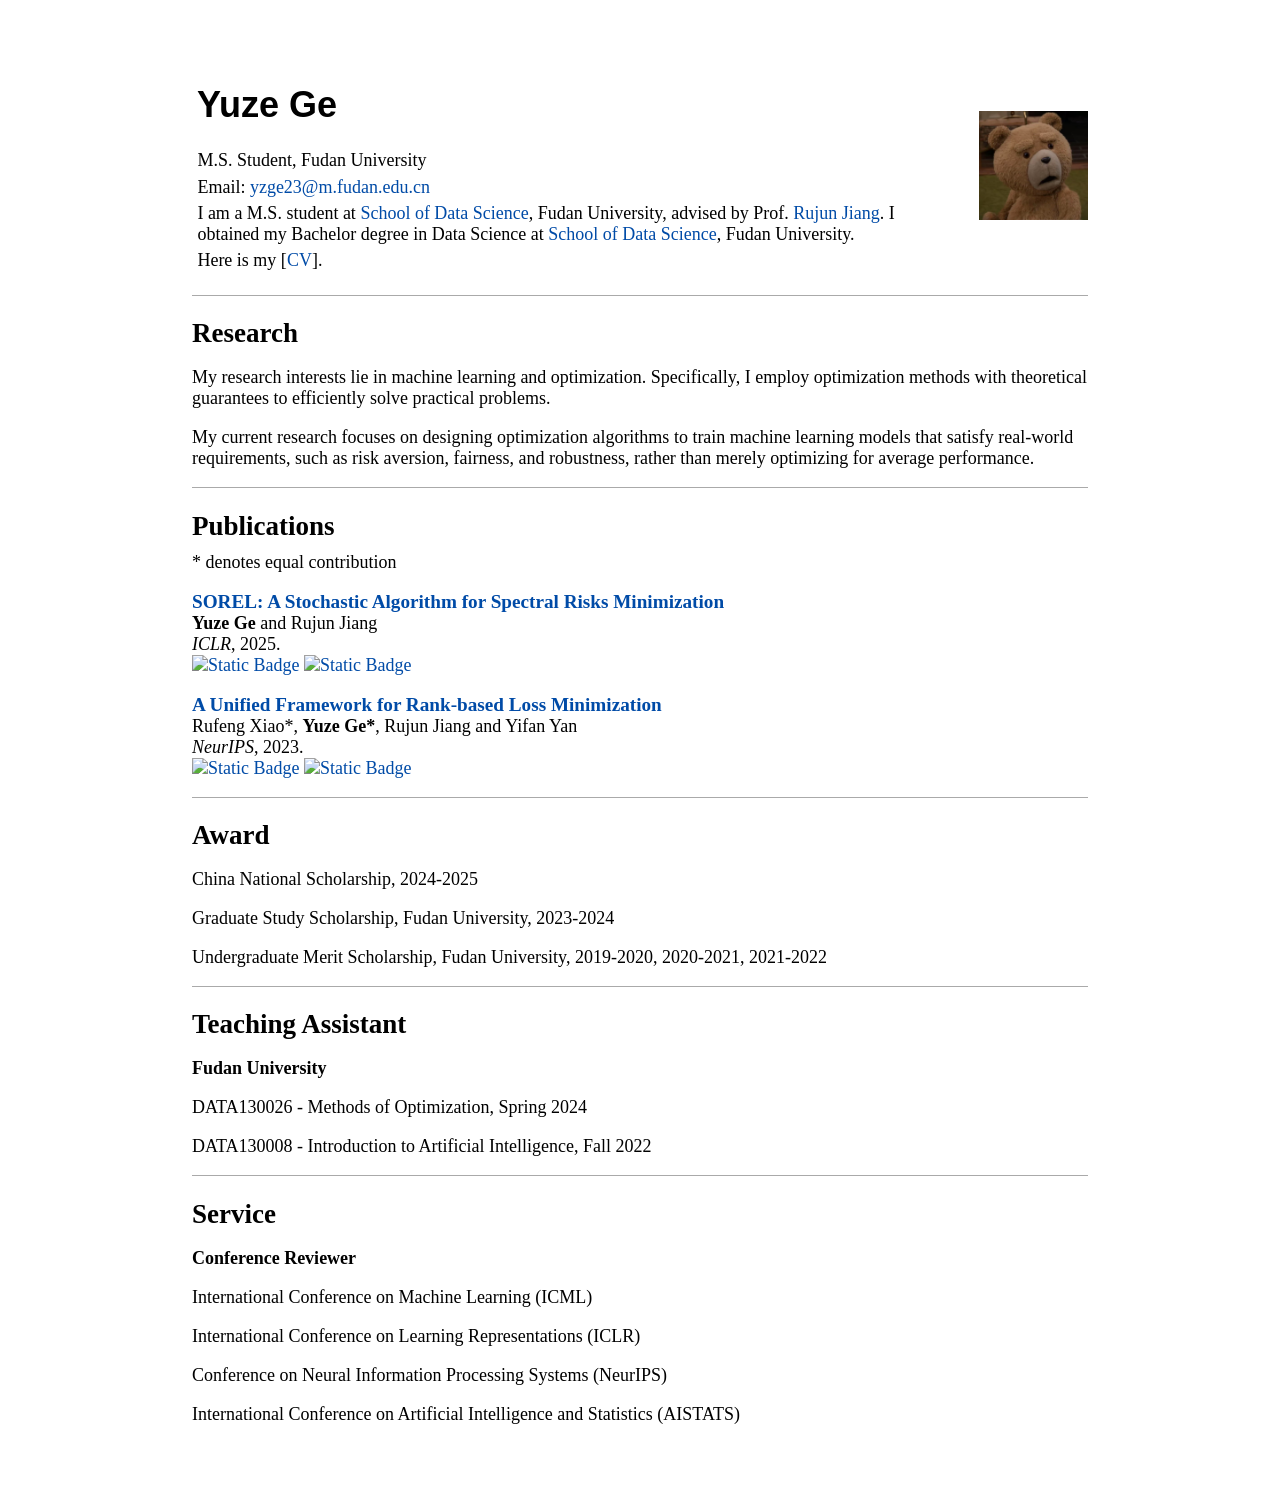
==== index.html @ d70e6798 "Update index.html" ====
<!DOCTYPE html>
<html lang="en">


<head>
    <meta charset="UTF-8">
    <meta name="viewport" content="width=device-width, initial-scale=1.0">
    <title>Yuze Ge</title>
    <link rel="stylesheet" type="text/css" href="./style.css">
</head>
<body>
    <header>
        <!-- <div class="profile-header"> -->
    <div class="intro">
        <div class="text">
            <h1>
            <div class="name">Yuze Ge </div>
            </h1>
            <div class="affiliation">M.S. Student, Fudan University</div>
            <div class="email">Email: <a href="mailto:yzge23@m.fudan.edu.cn">yzge23@m.fudan.edu.cn</a></div>
            <!-- <p class="position">M.S. Student, Fudan University</p>
            <p class="email">Email: <a href="mailto:yzge23@m.fudan.edu.cn">yzge23@m.fudan.edu.cn</a></p> -->
            <!-- <div class="social-links">
                <a href="https://github.com/KeZhang" target="_blank">Github</a>
                <a href="https://linkedin.com/in/KeZhang" target="_blank">LinkedIn</a>
                <a href="https://scholar.google.com/citations?user=KeZhang" target="_blank">Google Scholar</a>
            </div> -->
            <div>I am a M.S. student at <a href="https://sds.fudan.edu.cn/" target="_blank">School of Data Science</a>, Fudan University, advised by Prof. 
                <a href="https://rjjiang.github.io/" target="_blank">Rujun Jiang</a>. 
                I obtained my Bachelor degree in Data Science at <a href="https://sds.fudan.edu.cn/" target="_blank">School of Data Science</a>, Fudan University.</div>
            <div>Here is my [<a href="cv_Yuze_Ge.pdf">CV</a>].</div>
        </div>
        <div class="pic"><img src="profile.jpg" alt="profile"></div>
    </div>
    </header>

    <hr>

    <section class="research">
        <h2>Research</h2>
        <p>My research interests lie in machine learning and optimization. 
            Specifically, I employ optimization methods with theoretical guarantees to efficiently solve practical problems. </p>
        <p>
            My current research focuses on designing optimization algorithms to train machine learning models that satisfy real-world requirements, 
            such as risk aversion, fairness, and robustness, rather than merely optimizing for average performance.</p>
    </section>

    <hr>

    <section class="publications">
        <h2>Publications</h2> * denotes equal contribution
        <ul class="pub">
                <!-- <li><p><a href="http://arxiv.org/abs/2301.04882"><b>SOREL: A Stochastic Algorithm for Spectral Risks Minimization</b></a>
                    <br />  <b>Yuze Ge</b>, Rujun Jiang</font>
                    <br /> ICLR, 2025
            </li> -->
            <li>
                <p>
                    <a class="title" href="https://openreview.net/forum?id=pdF86dyoS6"><strong>SOREL: A Stochastic Algorithm for Spectral Risks Minimization</strong></a>
            <br>
            <span class="author"><strong>Yuze Ge</strong> and Rujun Jiang</span>
            <br>
            <span class="publisher"><em>ICLR</em>, 2025.</span>
            <br>
            <span class="link"><a href="https://openreview.net/forum?id=pdF86dyoS6"><img alt="Static Badge" src="https://img.shields.io/badge/OpenReview-white?style=flat"></a> <a href="https://www.arxiv.org/pdf/2407.14618"><img alt="Static Badge" src="https://img.shields.io/badge/ARXIV-white?style=flat"></a></span>
                </p>
            </li>
            <li>
                <p>
                    <a class="title" href="https://proceedings.neurips.cc/paper_files/paper/2023/file/a10946e1f46e1ffc0daf37cb2abfdcad-Paper-Conference.pdf"><strong>A Unified Framework for Rank-based Loss Minimization</strong></a>
            <br>
            <span class="author">Rufeng Xiao*, <strong>Yuze Ge*</strong>, Rujun Jiang and Yifan Yan</span>
            <br>
            <span class="publisher"><em>NeurIPS</em>, 2023.</span>
            <br>
            <span class="link"><a href="https://openreview.net/forum?id=Z16jo3d6OD"><img alt="Static Badge" src="https://img.shields.io/badge/OpenReview-white?style=flat"></a> <a href="https://arxiv.org/pdf/2310.17237"><img alt="Static Badge" src="https://img.shields.io/badge/ARXIV-white?style=flat">
            </a></span>
                </p>
            </li>
        </ul>
    </section>

    <hr>

    <section class="award">
        <h2>Award</h2>
        <ul class="award">
            <li>
                <p>China National Scholarship, 2024-2025</p>
            </li>
            <li>
                <p>Graduate Study Scholarship, Fudan University, 2023-2024</p>
            </li>
            <li>
                <p>Undergraduate Merit Scholarship, Fudan University, 2019-2020, 2020-2021, 2021-2022</p>
            </li>
        </ul>
    </section>

    <hr>

    <section class="Teaching">
        <h2>Teaching Assistant</h2>
        <p><strong>Fudan University</strong></p>
        <ul class="teaching">
            <li>
                <p>DATA130026 - Methods of Optimization, Spring 2024 </p>
            </li>
            <li>
                <p>DATA130008 - Introduction to Artificial Intelligence, Fall 2022</p>
            </li>
        </ul>
    </section>

    <hr>

    <section class="service">
        <h2>Service</h2>
        <p><strong>Conference Reviewer</strong></p>
        <ul class="service">
            <li>
                <p>International Conference on Machine Learning (ICML)</p>
            </li>
            <li>
                <p>International Conference on Learning Representations (ICLR)</p>
            </li>
            <li>
                <p>Conference on Neural Information Processing Systems (NeurIPS)</p>
            </li>
            <li>
                <p>International Conference on Artificial Intelligence and Statistics (AISTATS)</p>
            </li>
        </ul>
    </section>
</body>
</html>
---- style.css ----
/* * {
  margin: 0;
  padding: 0;
  box-sizing: border-box;
} */

/* body {
  font-family: Arial, sans-serif;
  line-height: 1.6;
  background-color: #f4f4f4;
  color: #333;
}  */

h1 {
  font-size: 2em;
  font-family: "Helvetica", "Arial", "Sans-Serif";
  margin-left: 5px;
}

body {
  margin: 60px auto;
  width: 70%;
  max-width: 1000px;
  font-family: "Times New Roman", Times, serif;
  font-size: 18px;
  background-color: #ffffff;
}

/* body {
  margin: 60px auto;
  width: 40%;
  max-width: 1000px;
  font-family: "Times New Roman", Times, serif;
  font-size: 18px;
  background-color: #eee;
}  */


/* header {
  background-color: #333;
  color: white;
  padding: 20px;
  text-align: center;
} */

/* .intro .name {
  font-size: 5em;
  font-weight: bold;
} */

.pic {
  max-width: 30%;
  max-height: 200px;
  margin: 0 0 0 5%;
}

.pic img {
  width: auto;
  height: auto;
  max-height: inherit;
  max-width: 100%;
}


.intro .text div:not(.name) {
  margin: 0.3em 0 0.3em 0.3em;
}

.intro {
  display: flex;
  flex-direction: row;
  align-items: center;
  justify-content: space-between;
}

hr {
  border-width: 1.5px 0 0 0;
  border-color: #aaa;
  border-style: solid;
  margin-top: 1em;
}

ul.pub {
  list-style: none;
  padding-left: 0;
}
ul.award{
  list-style: none;
  padding-left: 0;
}
ul.teaching{
  list-style: none;
  padding-left: 0;
}
ul.service {
  list-style: none;
  padding-left: 0;
}
/* ul.pub li {
  border: 1px solid #aaa;
  border-radius: 15px;
  margin: 10px 0 10px 0;
  display: flex;
  position: relative;
  align-items: center;
  height: 200px;
  width: 100%;
} */
ul.pub li a.title {
  font-size: 1.2rem;
}

a {
  text-decoration: none;
  color: rgb(0, 75, 167);
}
a:hover {
  text-decoration: underline;
}


.profile-header img {
  width: 150px;
  border-radius: 50%;
}

.profile-header h1 {
  margin-top: 10px;
  font-size: 2em;
}

.profile-header p {
  margin-top: 10px;
}

.social-links a {
  margin: 10px;
  color: white;
  text-decoration: none;
}

.social-links a:hover {
  text-decoration: underline;
}

/* section {
  margin: 20px;
  padding: 20px;
  background-color: white;
  border-radius: 8px;
  box-shadow: 0 4px 8px rgba(0, 0, 0, 0.1);
} */

h2 {
  margin-bottom: 10px;
}

ul {
  list-style-type: none;
}

ul li {
  margin-bottom: 15px;
}
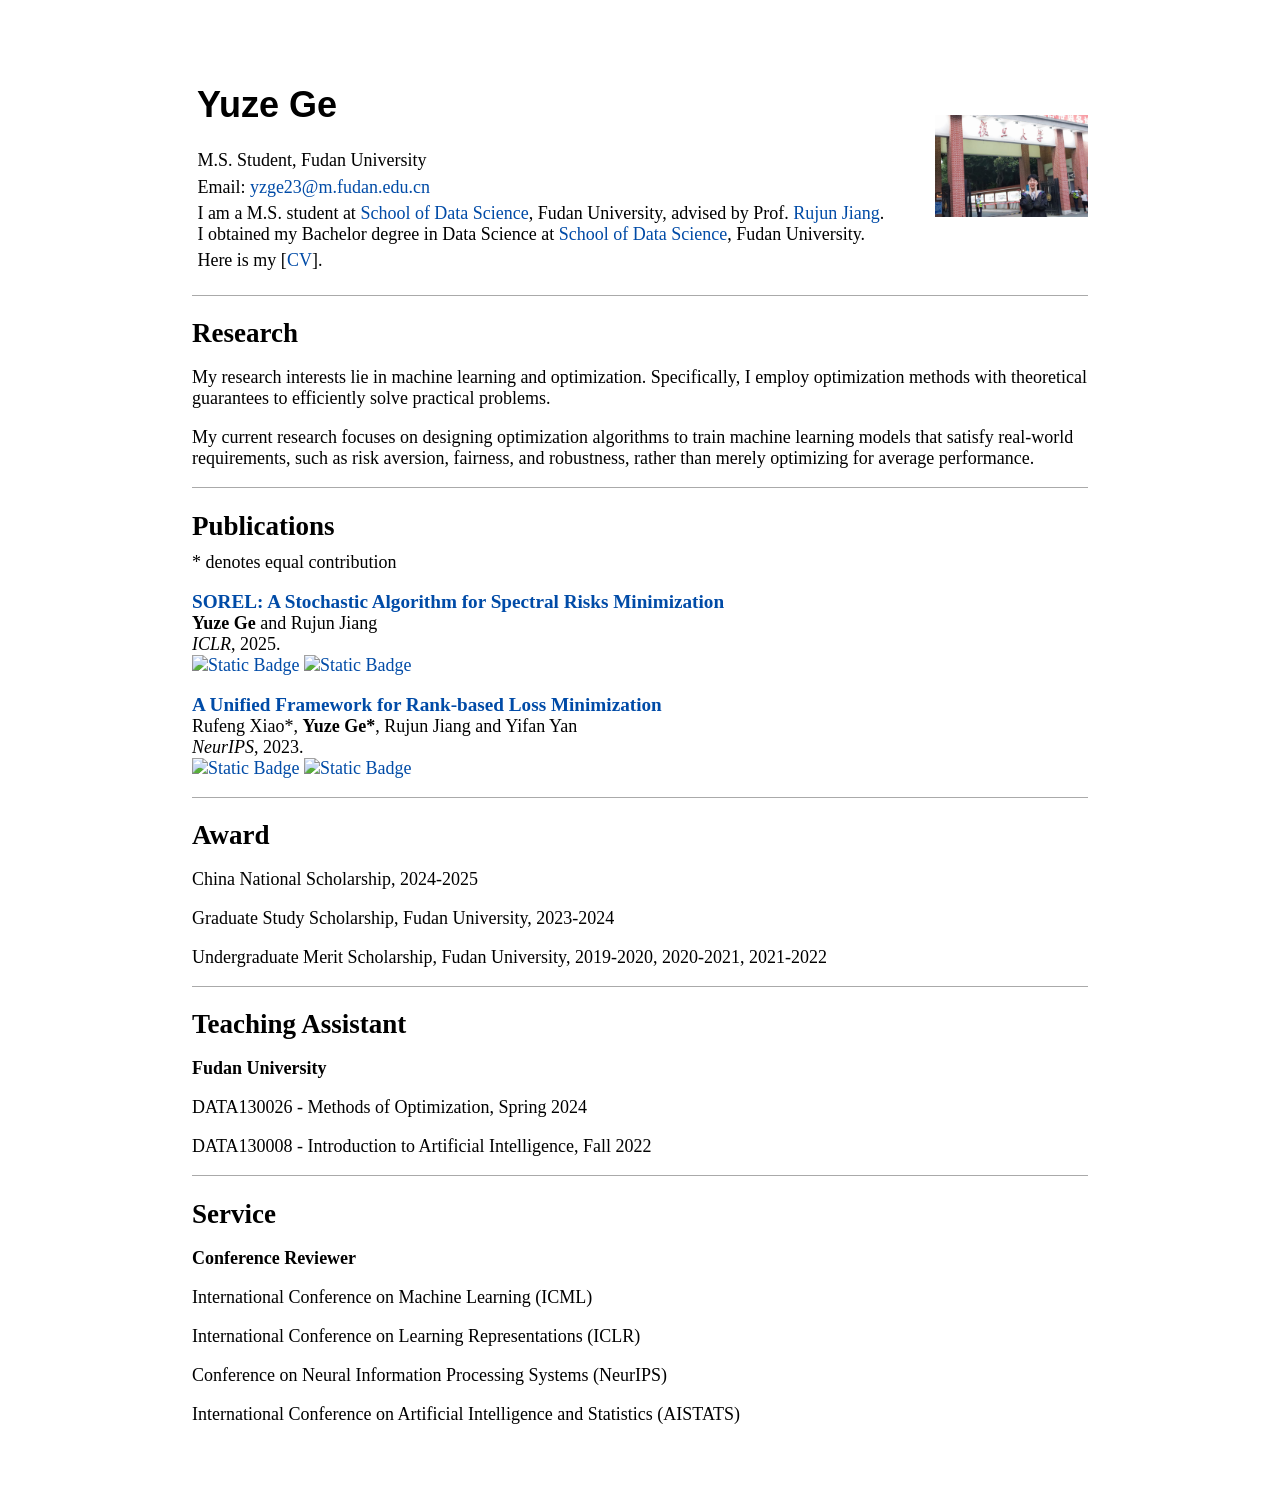
==== commit 2a882baa: "Update index.html" ====
--- a/index.html
+++ b/index.html
@@ -28,9 +28,9 @@
             <div>I am a M.S. student at <a href="https://sds.fudan.edu.cn/" target="_blank">School of Data Science</a>, Fudan University, advised by Prof. 
                 <a href="https://rjjiang.github.io/" target="_blank">Rujun Jiang</a>. 
                 I obtained my Bachelor degree in Data Science at <a href="https://sds.fudan.edu.cn/" target="_blank">School of Data Science</a>, Fudan University.</div>
-            <div>Here is my [<a href="cv_Yuze_Ge.pdf">CV</a>].</div>
+            <div>Here is my [<a href="cv-yzge.pdf">CV</a>].</div>
         </div>
-        <div class="pic"><img src="profile.jpg" alt="profile"></div>
+        <div class="pic"><img src="profile_me.jpg" alt="profile"></div>
     </div>
     </header>
 
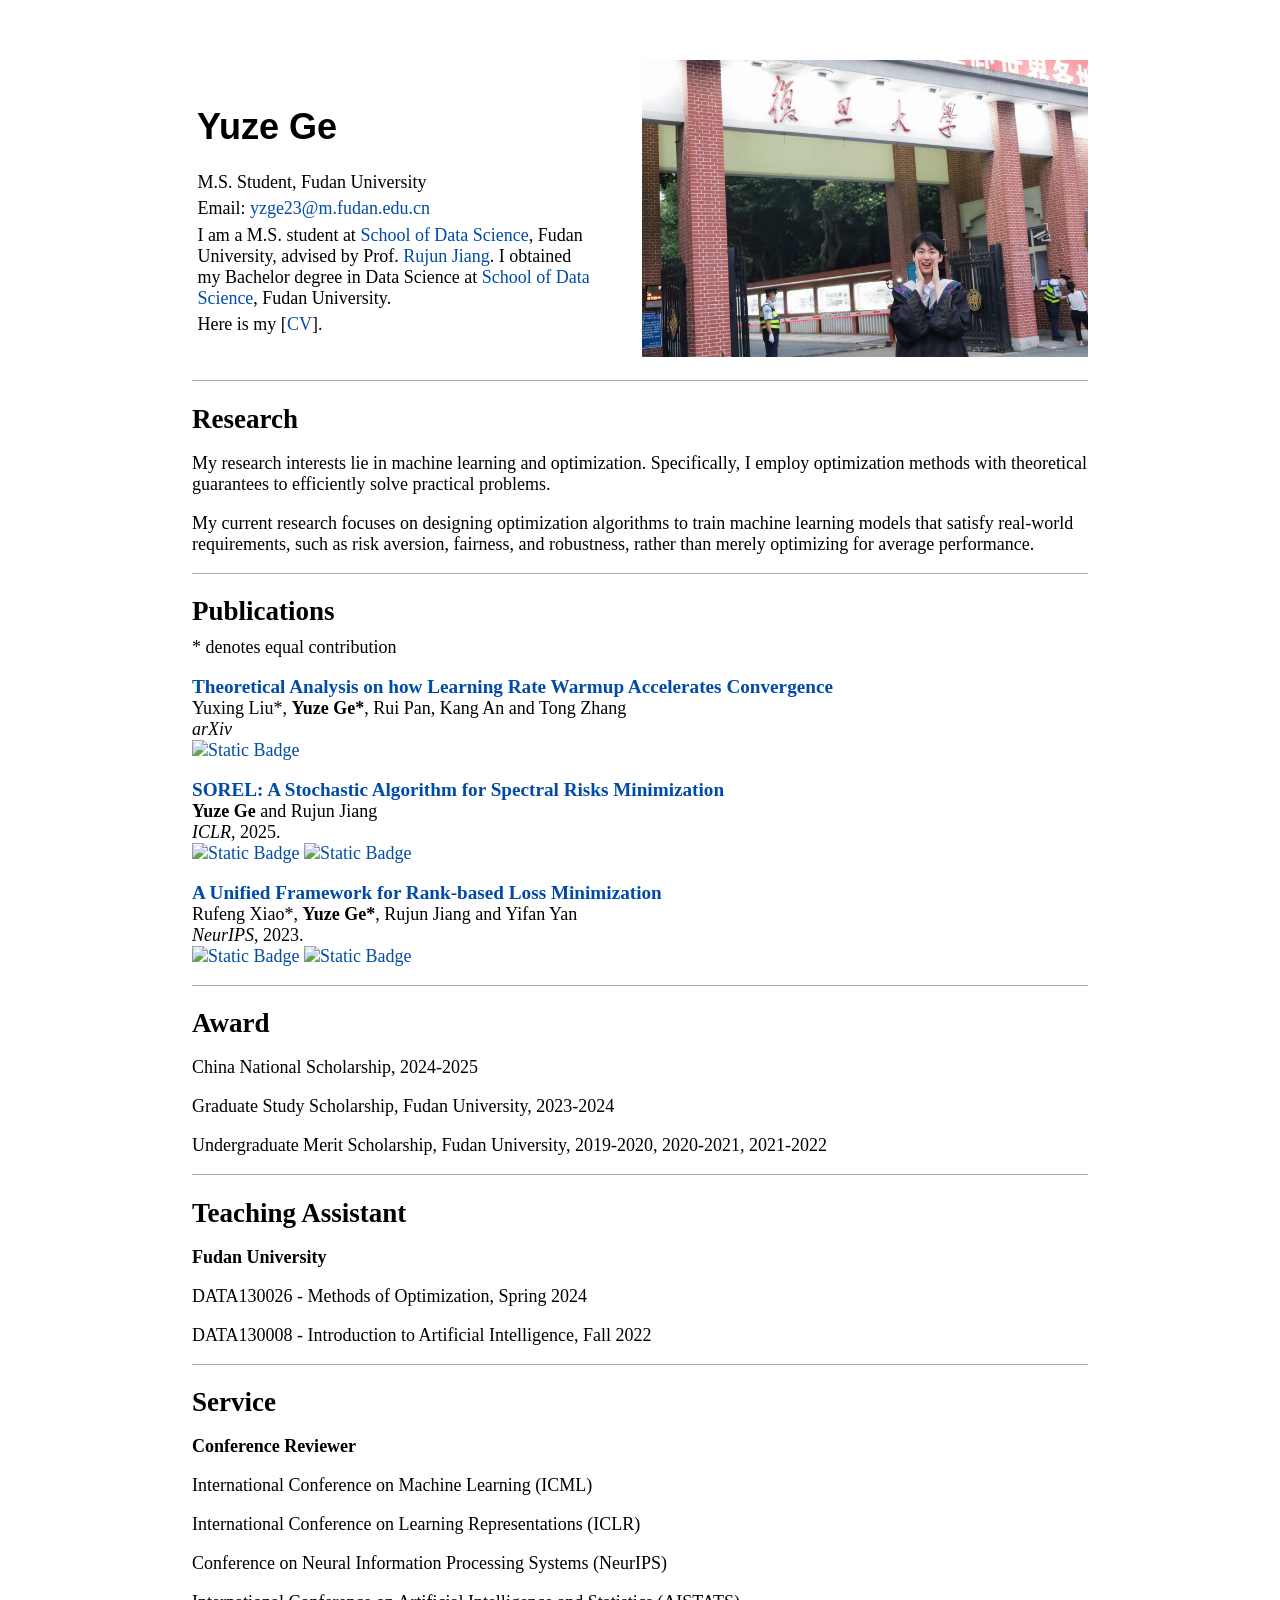
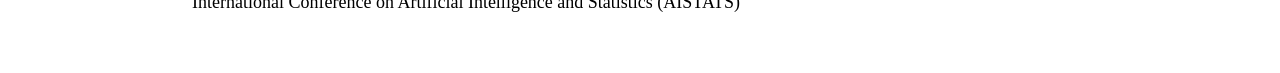
==== commit c2de621f: "recent work upload" ====
--- a/index.html
+++ b/index.html
@@ -54,6 +54,17 @@
                     <br />  <b>Yuze Ge</b>, Rujun Jiang</font>
                     <br /> ICLR, 2025
             </li> -->
+            <li>
+                <p>
+                    <a class="title" href="https://arxiv.org/pdf/2509.07972"><strong>Theoretical Analysis on how Learning Rate Warmup Accelerates Convergence</strong></a>
+            <br>
+            <span class="author">Yuxing Liu*, <strong>Yuze Ge*</strong>, Rui Pan, Kang An and Tong Zhang</span>
+            <br>
+            <span class="publisher"><em>arXiv</em></span>
+            <br>
+            <span class="link"><a href="https://arxiv.org/pdf/2509.07972"><img alt="Static Badge" src="https://img.shields.io/badge/ARXIV-white?style=flat"></a></span>
+                </p>
+            </li>
             <li>
                 <p>
                     <a class="title" href="https://openreview.net/forum?id=pdF86dyoS6"><strong>SOREL: A Stochastic Algorithm for Spectral Risks Minimization</strong></a>
@@ -134,3 +145,4 @@
     </section>
 </body>
 </html>
+
--- a/style.css
+++ b/style.css
@@ -49,8 +49,8 @@
 } */
 
 .pic {
-  max-width: 30%;
-  max-height: 200px;
+  max-width: 100%;
+  max-height: 1000px;
   margin: 0 0 0 5%;
 }
 
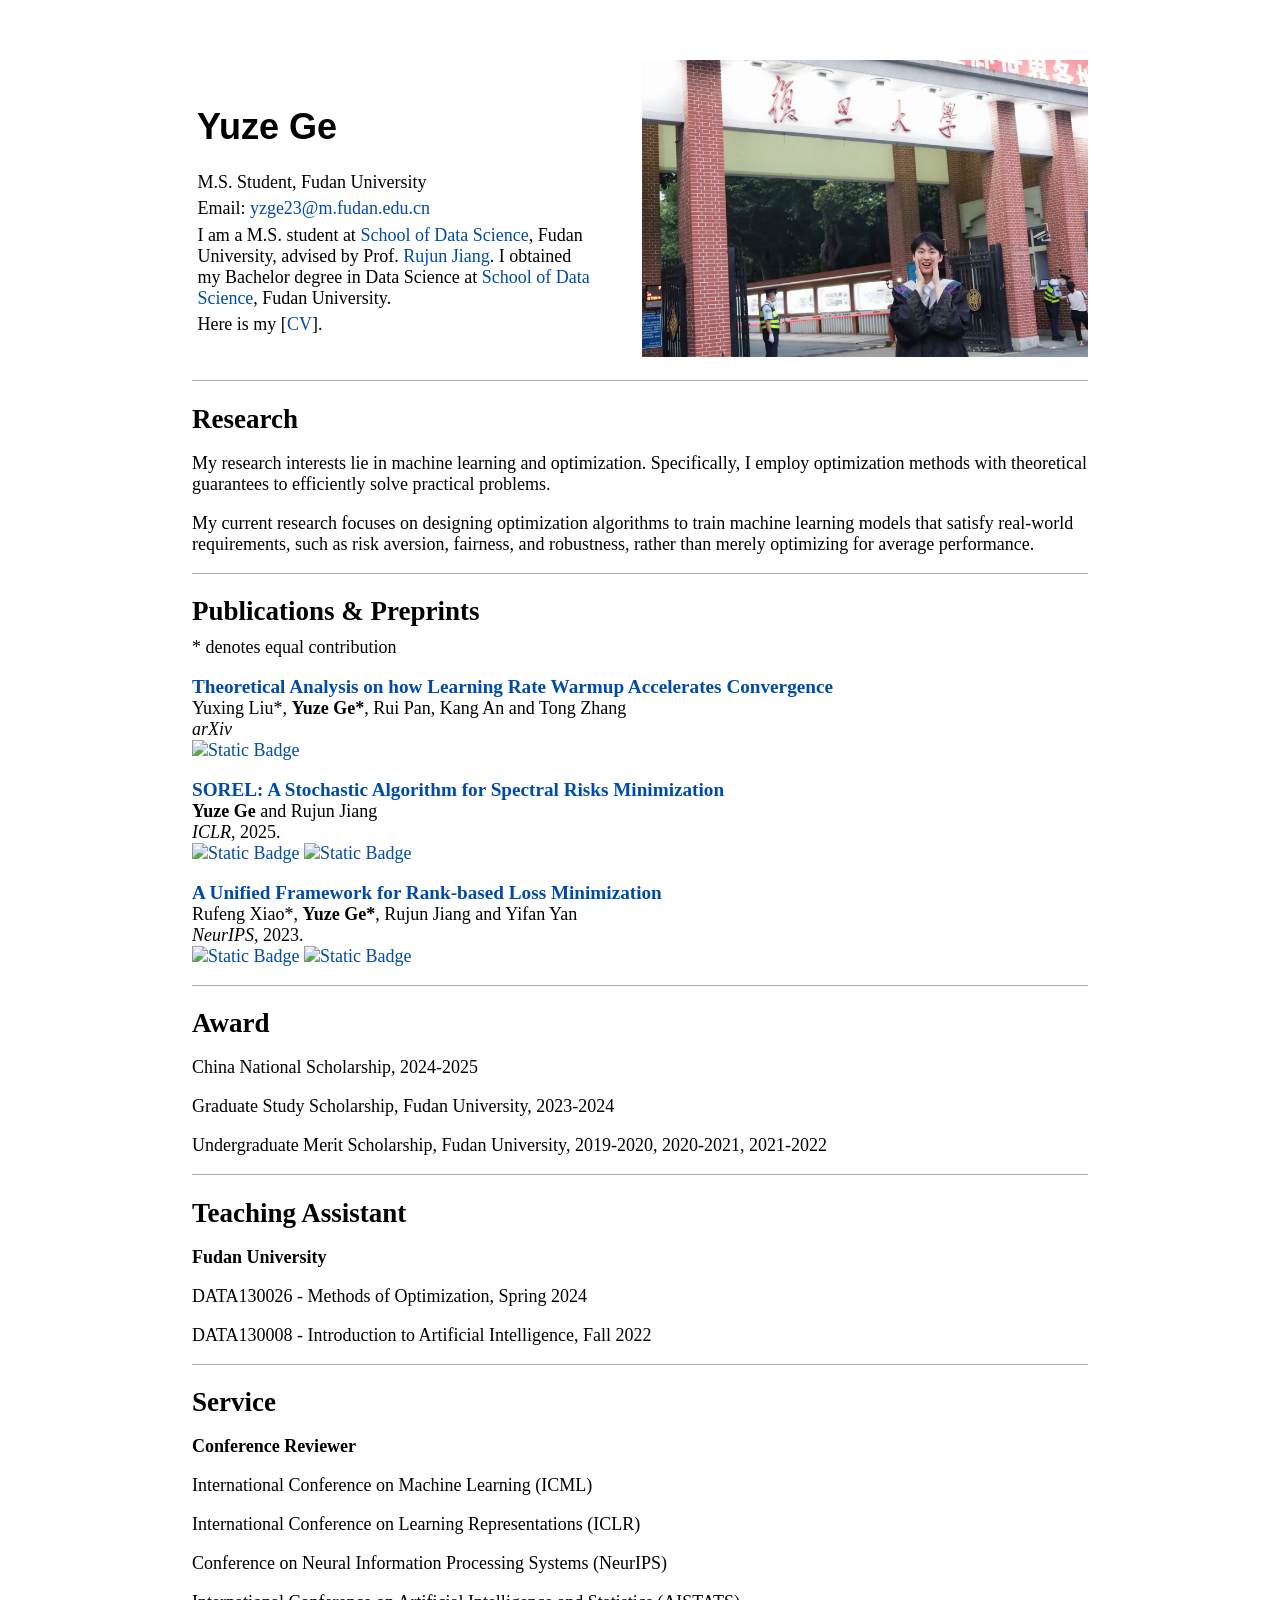
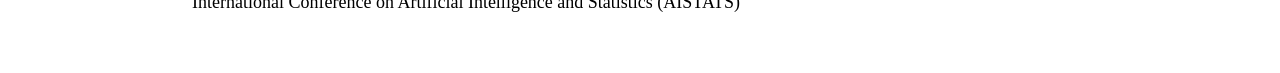
==== commit 28c3dc6e: "recent work upload" ====
--- a/index.html
+++ b/index.html
@@ -48,7 +48,7 @@
     <hr>
 
     <section class="publications">
-        <h2>Publications</h2> * denotes equal contribution
+        <h2>Publications & Preprints</h2> * denotes equal contribution
         <ul class="pub">
                 <!-- <li><p><a href="http://arxiv.org/abs/2301.04882"><b>SOREL: A Stochastic Algorithm for Spectral Risks Minimization</b></a>
                     <br />  <b>Yuze Ge</b>, Rujun Jiang</font>
@@ -146,3 +146,4 @@
 </body>
 </html>
 
+
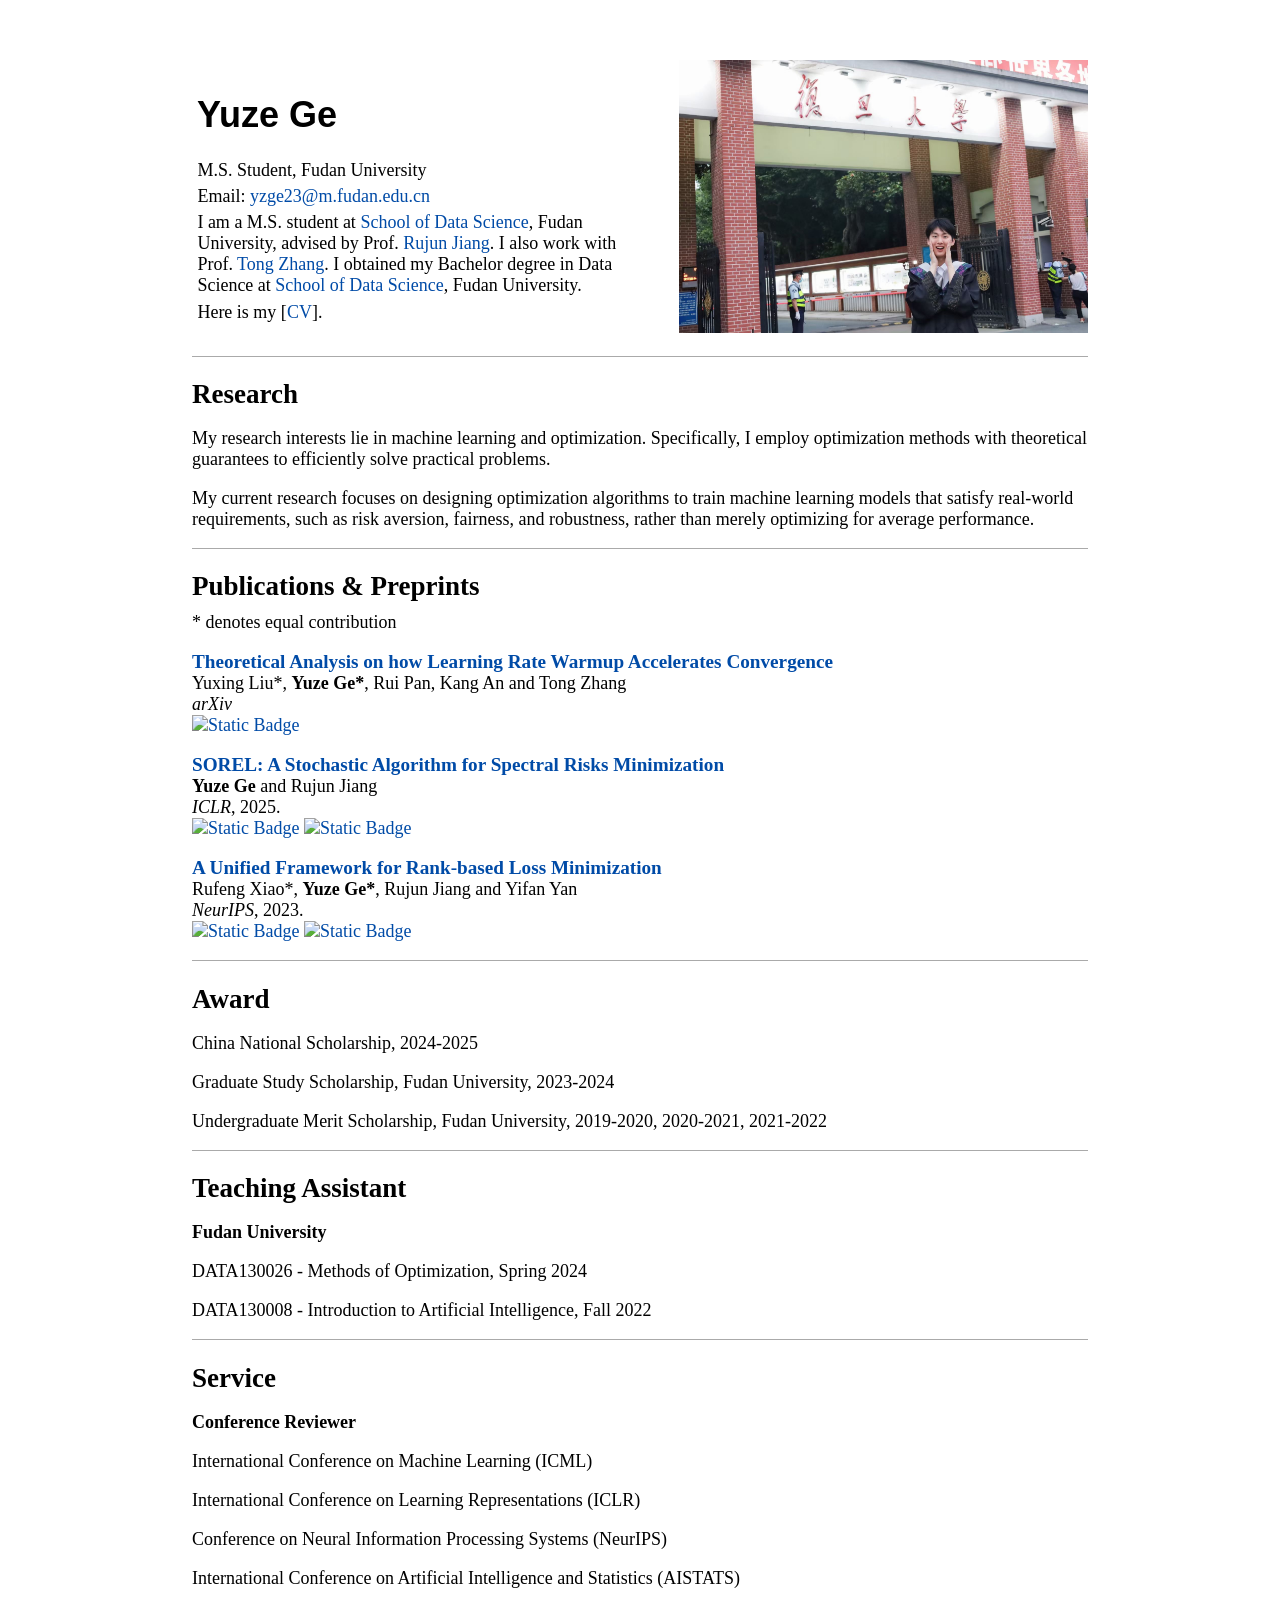
==== commit 13fbb5bb: "Update information" ====
--- a/index.html
+++ b/index.html
@@ -27,6 +27,7 @@
             </div> -->
             <div>I am a M.S. student at <a href="https://sds.fudan.edu.cn/" target="_blank">School of Data Science</a>, Fudan University, advised by Prof. 
                 <a href="https://rjjiang.github.io/" target="_blank">Rujun Jiang</a>. 
+                I also work with Prof. <a href="https://tongzhang-ml.org/" target="_blank">Tong Zhang</a>. 
                 I obtained my Bachelor degree in Data Science at <a href="https://sds.fudan.edu.cn/" target="_blank">School of Data Science</a>, Fudan University.</div>
             <div>Here is my [<a href="cv-yzge.pdf">CV</a>].</div>
         </div>
@@ -147,3 +148,4 @@
 </html>
 
 
+
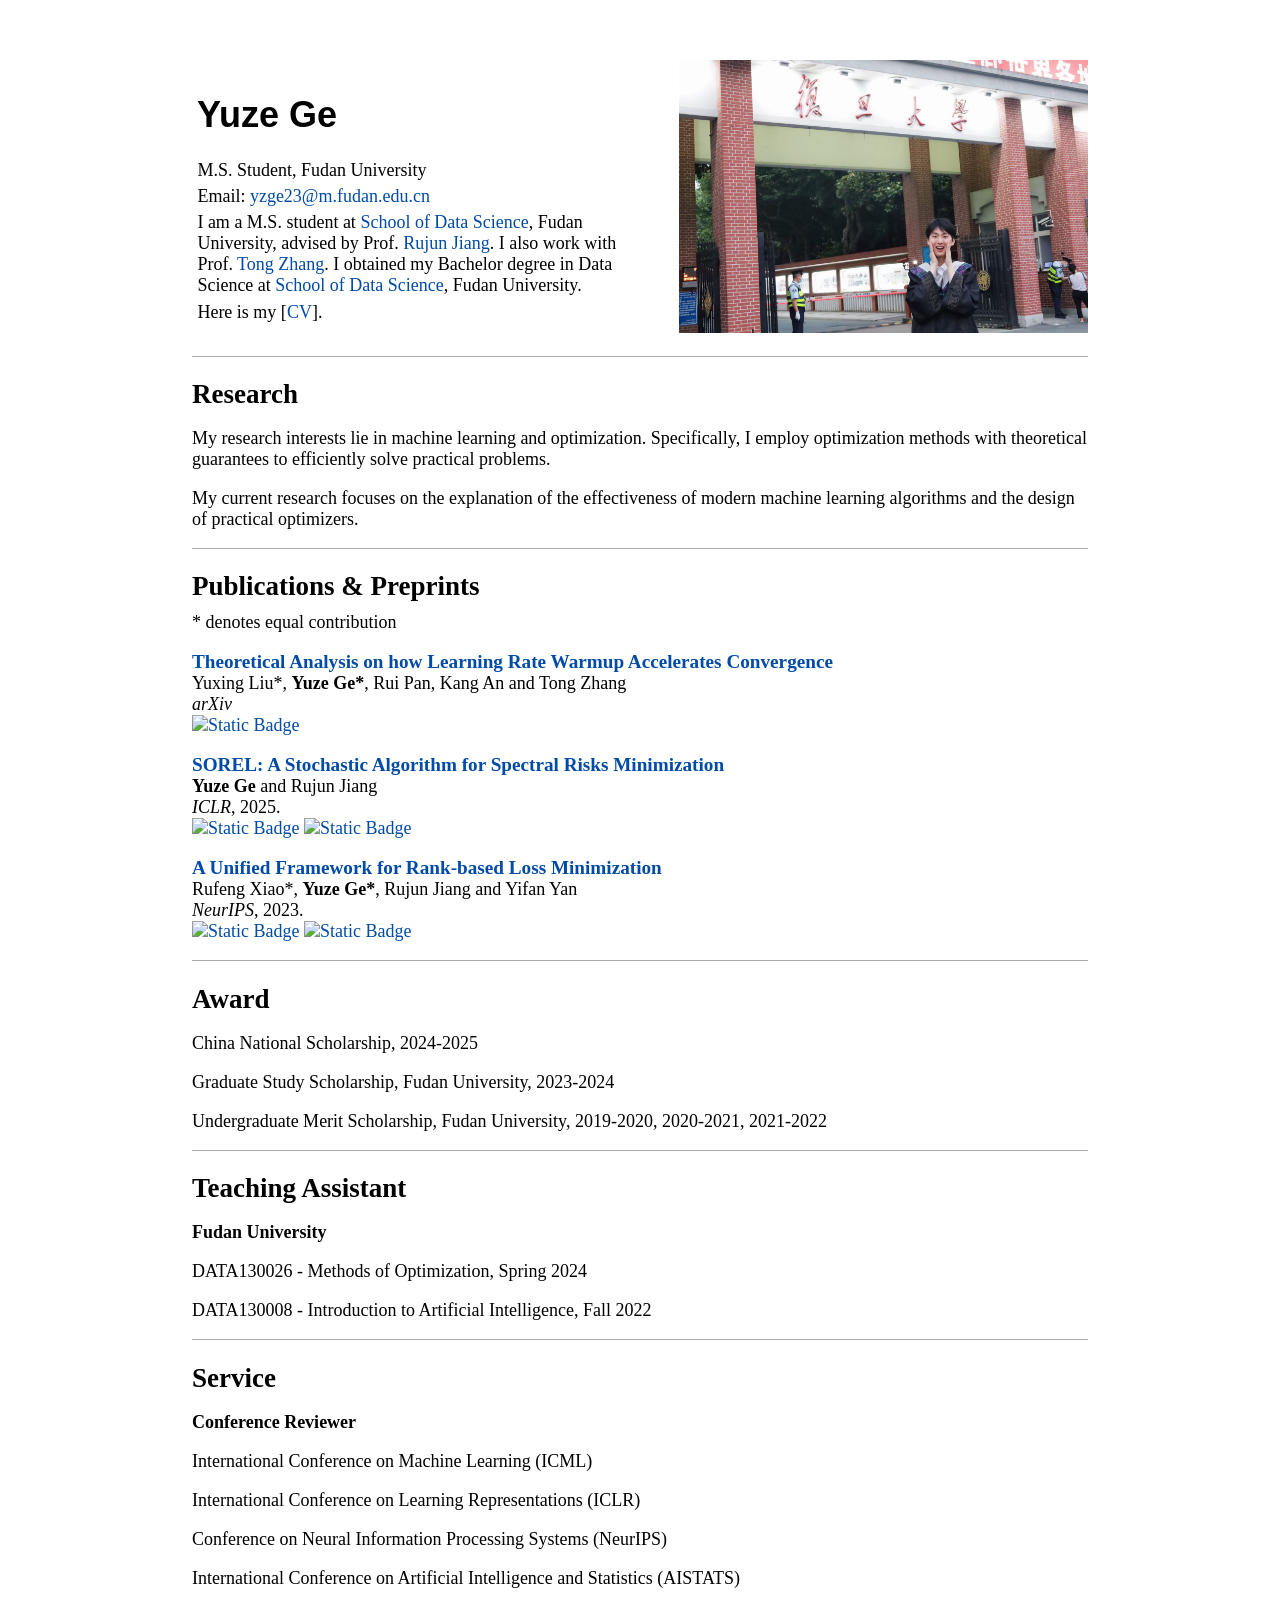
==== commit 087c6ae9: "Update information" ====
--- a/index.html
+++ b/index.html
@@ -20,11 +20,6 @@
             <div class="email">Email: <a href="mailto:yzge23@m.fudan.edu.cn">yzge23@m.fudan.edu.cn</a></div>
             <!-- <p class="position">M.S. Student, Fudan University</p>
             <p class="email">Email: <a href="mailto:yzge23@m.fudan.edu.cn">yzge23@m.fudan.edu.cn</a></p> -->
-            <!-- <div class="social-links">
-                <a href="https://github.com/KeZhang" target="_blank">Github</a>
-                <a href="https://linkedin.com/in/KeZhang" target="_blank">LinkedIn</a>
-                <a href="https://scholar.google.com/citations?user=KeZhang" target="_blank">Google Scholar</a>
-            </div> -->
             <div>I am a M.S. student at <a href="https://sds.fudan.edu.cn/" target="_blank">School of Data Science</a>, Fudan University, advised by Prof. 
                 <a href="https://rjjiang.github.io/" target="_blank">Rujun Jiang</a>. 
                 I also work with Prof. <a href="https://tongzhang-ml.org/" target="_blank">Tong Zhang</a>. 
@@ -42,8 +37,8 @@
         <p>My research interests lie in machine learning and optimization. 
             Specifically, I employ optimization methods with theoretical guarantees to efficiently solve practical problems. </p>
         <p>
-            My current research focuses on designing optimization algorithms to train machine learning models that satisfy real-world requirements, 
-            such as risk aversion, fairness, and robustness, rather than merely optimizing for average performance.</p>
+            My current research focuses on the explanation of the effectiveness of modern machine learning algorithms and the design of practical optimizers.
+        </p>
     </section>
 
     <hr>
@@ -149,3 +144,5 @@
 
 
 
+
+
